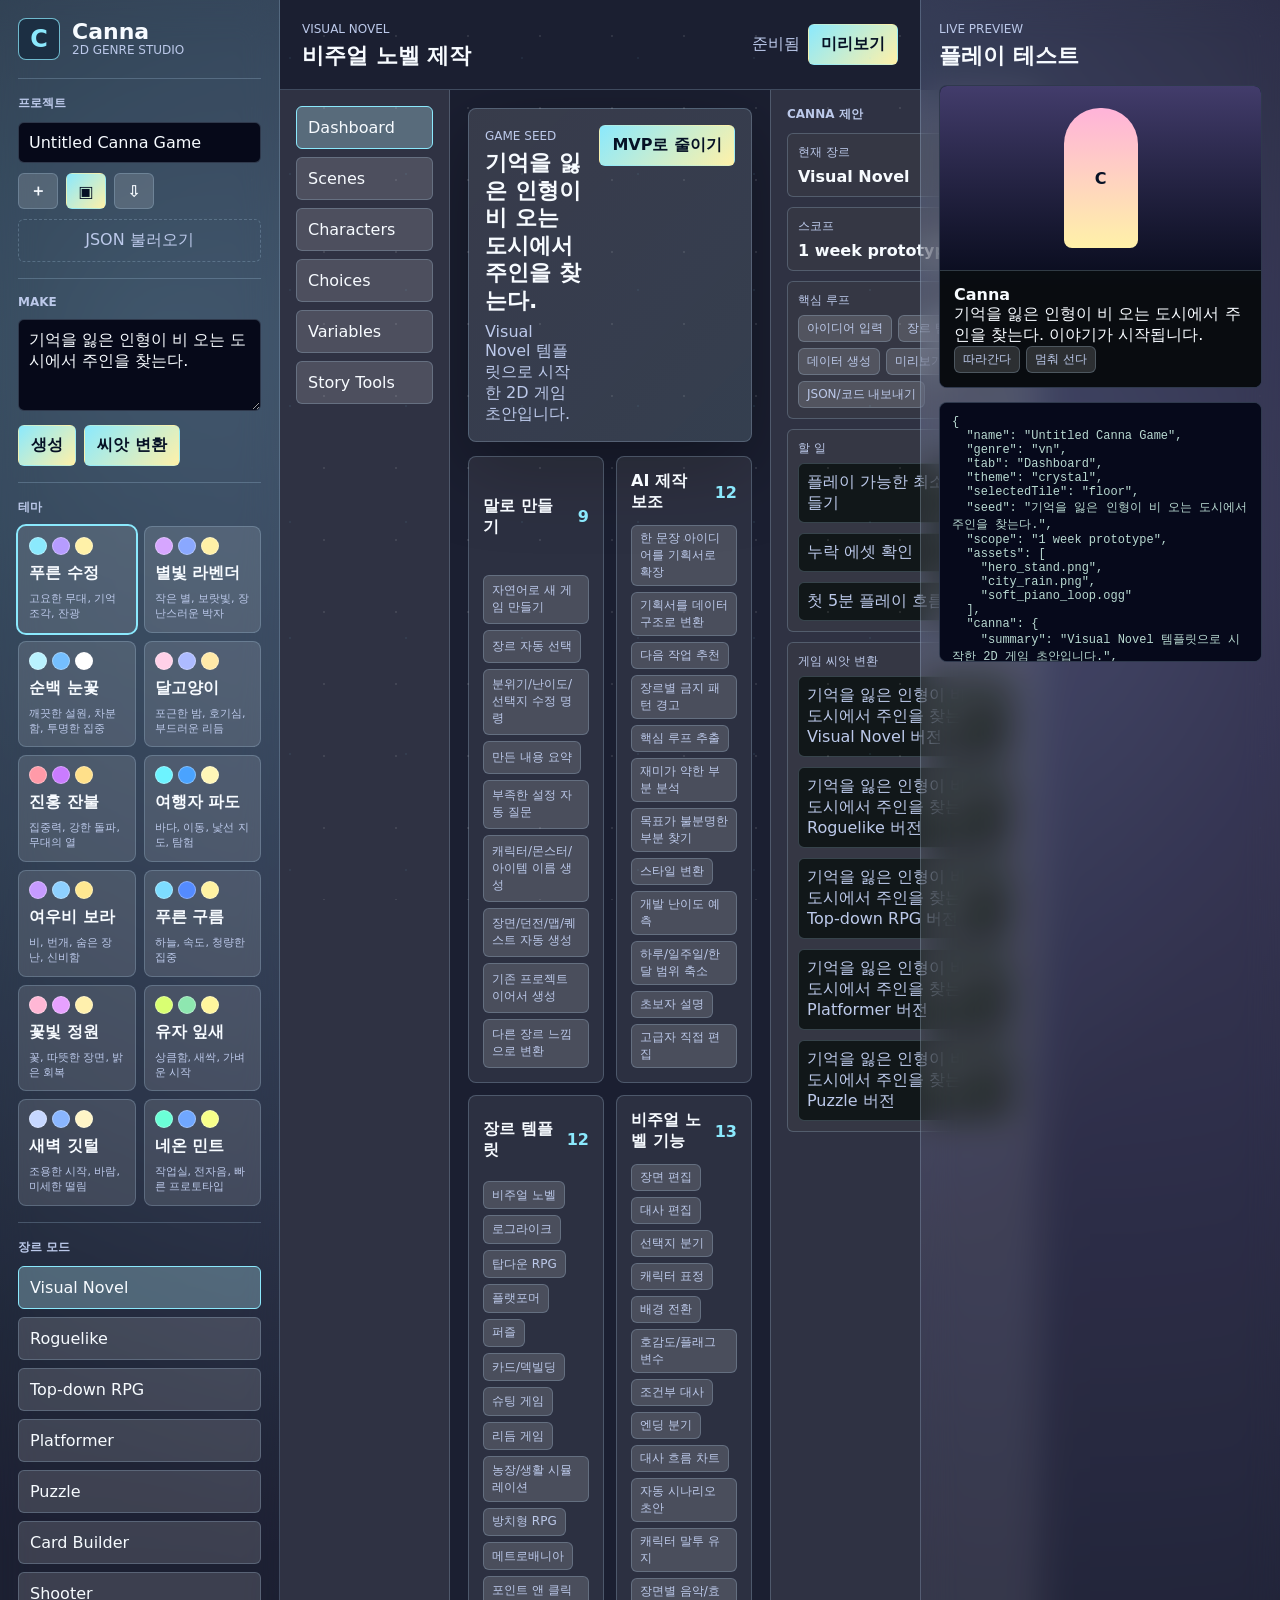
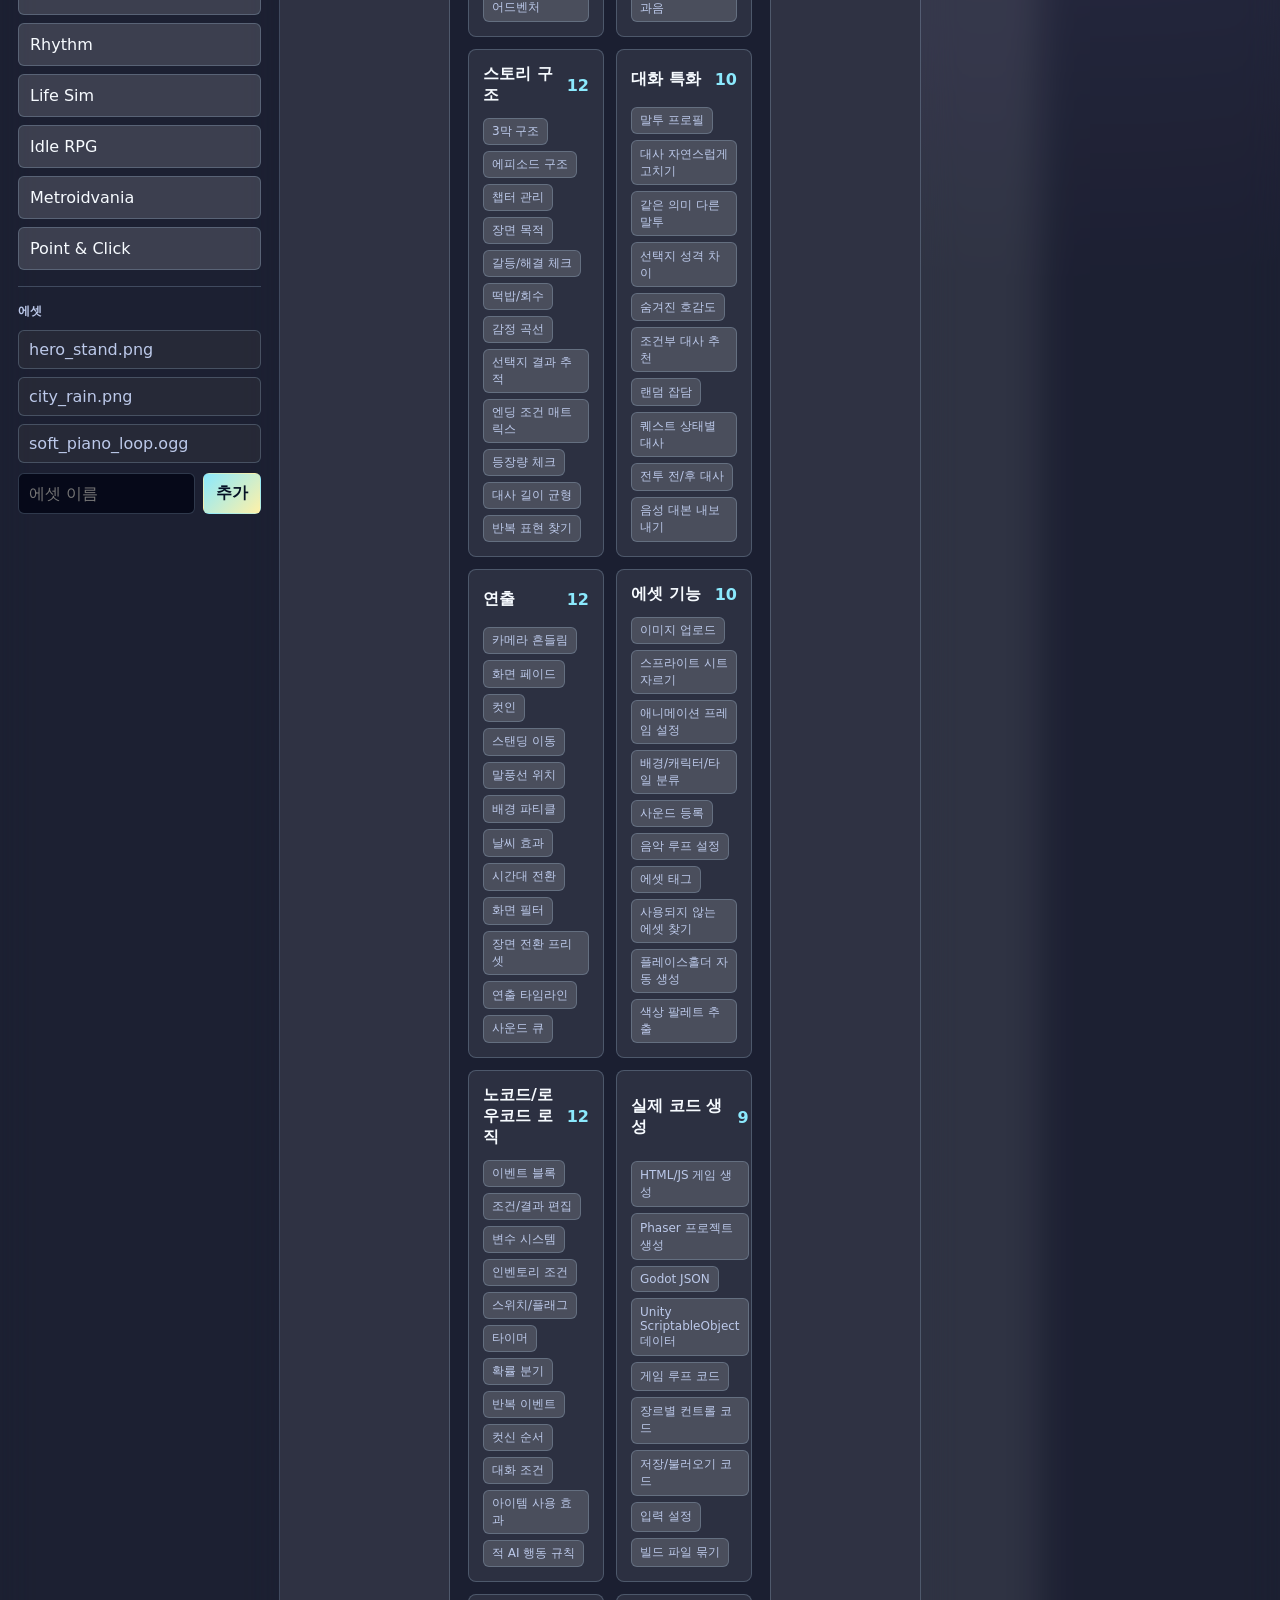
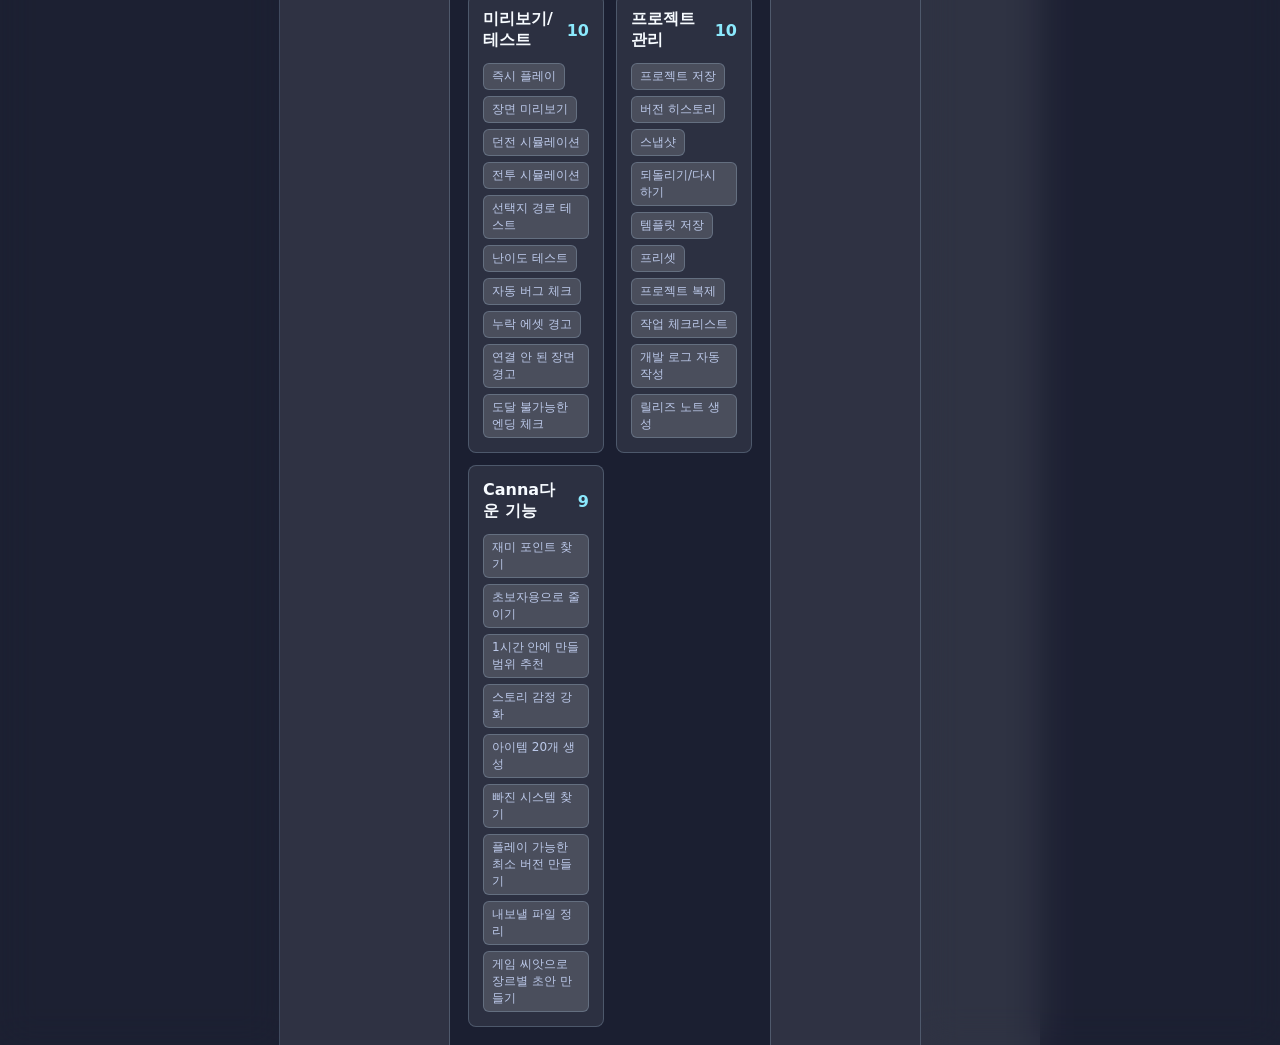
==== index.html @ dd2f3771 "Create Canna Studio prototype" ====
<!doctype html>
<html lang="ko">
  <head>
    <meta charset="utf-8" />
    <meta name="viewport" content="width=device-width, initial-scale=1" />
    <title>Canna Studio</title>
    <link rel="stylesheet" href="./styles.css" />
  </head>
  <body>
    <div class="app-shell">
      <aside class="sidebar">
        <div class="brand">
          <div class="brand-mark">C</div>
          <div>
            <h1>Canna</h1>
            <p>2D genre studio</p>
          </div>
        </div>

        <section class="panel">
          <div class="panel-title">프로젝트</div>
          <input id="projectName" class="text-input" value="Untitled Canna Game" />
          <div class="button-row">
            <button id="newProject" class="tool-button" title="새 프로젝트">＋</button>
            <button id="saveProject" class="tool-button primary" title="저장">▣</button>
            <button id="exportProject" class="tool-button" title="JSON 내보내기">⇩</button>
          </div>
          <label class="file-picker">
            JSON 불러오기
            <input id="importProject" type="file" accept="application/json,.json" />
          </label>
        </section>

        <section class="panel make-panel">
          <div class="panel-title">Make</div>
          <textarea id="makePrompt" class="make-input" placeholder="만들고 싶은 2D 게임을 말해 주세요. 예: 비 오는 도시의 미스터리 비주얼 노벨"></textarea>
          <div class="button-row">
            <button id="generateFromPrompt" class="command-button">생성</button>
            <button id="remixSeed" class="small-button">씨앗 변환</button>
          </div>
        </section>

        <section class="panel">
          <div class="panel-title">테마</div>
          <div id="themeGrid" class="theme-grid"></div>
        </section>

        <section class="panel">
          <div class="panel-title">장르 모드</div>
          <div id="genreTabs" class="genre-tabs"></div>
        </section>

        <section class="panel">
          <div class="panel-title">에셋</div>
          <div id="assetList" class="asset-list"></div>
          <div class="inline-form">
            <input id="assetName" class="text-input" placeholder="에셋 이름" />
            <button id="addAsset" class="small-button">추가</button>
          </div>
        </section>
      </aside>

      <main class="workspace">
        <header class="topbar">
          <div>
            <span id="genreLabel" class="eyebrow">Visual Novel</span>
            <h2 id="workspaceTitle">비주얼 노벨 제작</h2>
          </div>
          <div class="status-strip">
            <span id="statusText">준비됨</span>
            <button id="playPreview" class="command-button">미리보기</button>
          </div>
        </header>

        <section class="mode-layout">
          <nav id="toolTabs" class="tool-tabs"></nav>
          <section id="editorPanel" class="editor-panel"></section>
          <aside id="inspector" class="inspector"></aside>
        </section>
      </main>

      <aside class="preview">
        <div class="preview-header">
          <div>
            <span class="eyebrow">Live Preview</span>
            <h2>플레이 테스트</h2>
          </div>
        </div>
        <div id="previewStage" class="preview-stage"></div>
        <div id="jsonOutput" class="json-output" aria-label="JSON output"></div>
      </aside>
    </div>

    <script src="./script.js"></script>
  </body>
</html>
---- styles.css ----
:root {
  color-scheme: dark;
  --bg: #111416;
  --panel: #191d20;
  --panel-strong: #20282b;
  --panel-2: #20262a;
  --line: #30383d;
  --line-soft: #273036;
  --text: #edf2f1;
  --muted: #9facaa;
  --accent: #6bd6b8;
  --accent-ink: #061b17;
  --accent-2: #f1c46b;
  --accent-3: #8fb7ff;
  --danger: #f27472;
  --blue: #7db7ff;
  --green: #9be171;
  --rose: #ff98b5;
  --shadow: 0 24px 80px rgba(0, 0, 0, 0.34);
  font-family: Inter, ui-sans-serif, system-ui, -apple-system, BlinkMacSystemFont, "Segoe UI", sans-serif;
}

* {
  box-sizing: border-box;
}

body {
  margin: 0;
  min-height: 100vh;
  background:
    radial-gradient(circle at 12% 8%, color-mix(in srgb, var(--accent) 24%, transparent), transparent 30%),
    radial-gradient(circle at 84% 14%, color-mix(in srgb, var(--accent-3) 20%, transparent), transparent 34%),
    var(--bg);
  color: var(--text);
}

body::before {
  content: "";
  position: fixed;
  inset: 0;
  pointer-events: none;
  opacity: 0.12;
  background-image:
    radial-gradient(circle, rgba(255, 255, 255, 0.78) 0 1px, transparent 1.5px),
    radial-gradient(circle, color-mix(in srgb, var(--accent) 54%, transparent) 0 1px, transparent 1.5px);
  background-size: 72px 72px, 116px 116px;
}

button,
input,
select,
textarea {
  font: inherit;
}

button {
  cursor: pointer;
}

.app-shell {
  display: grid;
  grid-template-columns: 280px minmax(520px, 1fr) 360px;
  min-height: 100vh;
}

.sidebar,
.preview {
  background: var(--panel);
  border-color: var(--line);
  backdrop-filter: blur(18px);
}

.sidebar {
  border-right: 1px solid var(--line);
  padding: 18px;
  overflow: auto;
}

.preview {
  border-left: 1px solid var(--line);
  padding: 18px;
  overflow: auto;
}

.brand {
  display: flex;
  align-items: center;
  gap: 12px;
  margin-bottom: 18px;
}

.brand-mark {
  display: grid;
  place-items: center;
  width: 42px;
  height: 42px;
  border: 1px solid color-mix(in srgb, var(--accent) 75%, transparent);
  background: color-mix(in srgb, var(--accent) 16%, var(--bg));
  color: var(--accent);
  font-size: 24px;
  font-weight: 800;
  border-radius: 8px;
}

h1,
h2,
h3,
p {
  margin: 0;
}

h1 {
  font-size: 22px;
  line-height: 1;
}

.brand p,
.eyebrow,
.panel-title,
.muted,
.status-strip,
label {
  color: var(--muted);
}

.brand p,
.eyebrow,
.panel-title {
  font-size: 12px;
  text-transform: uppercase;
  letter-spacing: 0;
}

.panel {
  border-top: 1px solid var(--line-soft);
  padding: 16px 0;
}

.panel-title {
  margin-bottom: 10px;
  font-weight: 700;
}

.text-input,
.select-input,
textarea {
  width: 100%;
  min-width: 0;
  border: 1px solid var(--line);
  background: color-mix(in srgb, var(--bg) 82%, #000);
  color: var(--text);
  border-radius: 6px;
  padding: 10px;
  outline: none;
}

textarea {
  min-height: 140px;
  resize: vertical;
}

.make-input {
  min-height: 92px;
}

.button-row,
.inline-form,
.status-strip,
.preview-header {
  display: flex;
  align-items: center;
  gap: 8px;
}

.button-row {
  margin-top: 10px;
}

.tool-button,
.small-button,
.command-button,
.tab-button,
.genre-button,
.chip {
  border: 1px solid var(--line);
  background: var(--panel-strong);
  color: var(--text);
  border-radius: 6px;
}

.tool-button {
  width: 40px;
  height: 36px;
  font-weight: 800;
}

.tool-button.primary,
.command-button,
.small-button {
  background: linear-gradient(135deg, var(--accent), var(--accent-2));
  border-color: transparent;
  color: var(--accent-ink);
  font-weight: 800;
}

.small-button,
.command-button {
  padding: 9px 12px;
  white-space: nowrap;
}

.file-picker {
  display: block;
  margin-top: 10px;
  border: 1px dashed var(--line);
  border-radius: 6px;
  padding: 10px;
  text-align: center;
}

.file-picker input {
  display: none;
}

.genre-tabs,
.tool-tabs,
.asset-list {
  display: grid;
  gap: 8px;
}

.genre-button,
.tab-button {
  width: 100%;
  padding: 11px;
  text-align: left;
}

.genre-button.active,
.tab-button.active {
  border-color: var(--accent);
  background: color-mix(in srgb, var(--accent) 18%, var(--panel-strong));
}

.theme-grid {
  display: grid;
  grid-template-columns: repeat(2, minmax(0, 1fr));
  gap: 8px;
}

.theme-card {
  display: grid;
  gap: 8px;
  min-width: 0;
  border: 1px solid var(--line);
  background: color-mix(in srgb, var(--panel-strong) 82%, transparent);
  color: var(--text);
  border-radius: 8px;
  padding: 10px;
  text-align: left;
}

.theme-card.active {
  outline: 2px solid var(--accent);
  border-color: transparent;
}

.theme-swatch {
  display: flex;
  gap: 5px;
}

.theme-swatch span {
  width: 18px;
  height: 18px;
  border: 1px solid rgba(255, 255, 255, 0.32);
  border-radius: 999px;
}

.theme-name {
  overflow-wrap: anywhere;
  font-weight: 800;
}

.theme-mood {
  color: var(--muted);
  font-size: 11px;
  line-height: 1.35;
}

.asset-list {
  max-height: 150px;
  overflow: auto;
}

.asset-item,
.list-row,
.property-row {
  border: 1px solid var(--line);
  background: color-mix(in srgb, var(--panel) 82%, #000);
  border-radius: 6px;
}

.asset-item {
  padding: 9px 10px;
  color: var(--muted);
}

.inline-form {
  margin-top: 10px;
}

.workspace {
  min-width: 0;
  background: color-mix(in srgb, var(--bg) 92%, #fff);
}

.topbar {
  display: flex;
  justify-content: space-between;
  gap: 16px;
  align-items: center;
  min-height: 86px;
  padding: 18px 22px;
  border-bottom: 1px solid var(--line);
}

.topbar h2,
.preview-header h2 {
  margin-top: 4px;
  font-size: 22px;
}

.mode-layout {
  display: grid;
  grid-template-columns: 170px minmax(320px, 1fr) 270px;
  min-height: calc(100vh - 86px);
}

.tool-tabs,
.inspector {
  padding: 16px;
  background: var(--panel);
}

.tool-tabs {
  border-right: 1px solid var(--line);
  align-content: start;
}

.inspector {
  border-left: 1px solid var(--line);
  overflow: auto;
}

.editor-panel {
  padding: 18px;
  overflow: auto;
}

.editor-grid {
  display: grid;
  grid-template-columns: repeat(2, minmax(0, 1fr));
  gap: 12px;
}

.hero-workbench {
  display: flex;
  justify-content: space-between;
  gap: 18px;
  align-items: start;
  padding: 16px;
  margin-bottom: 14px;
  border: 1px solid var(--line);
  background: linear-gradient(135deg, color-mix(in srgb, var(--panel-strong) 88%, transparent), color-mix(in srgb, var(--accent) 7%, var(--panel)));
  border-radius: 8px;
  box-shadow: var(--shadow);
}

.hero-workbench h3 {
  margin: 5px 0 8px;
  font-size: 22px;
  line-height: 1.25;
}

.hero-workbench p {
  color: var(--muted);
}

.feature-grid {
  display: grid;
  grid-template-columns: repeat(2, minmax(0, 1fr));
  gap: 12px;
}

.feature-card {
  display: grid;
  gap: 12px;
  padding: 14px;
  border: 1px solid var(--line);
  background: color-mix(in srgb, var(--panel) 92%, transparent);
  border-radius: 8px;
}

.feature-card header {
  display: flex;
  justify-content: space-between;
  gap: 10px;
  align-items: center;
}

.feature-card header span {
  color: var(--accent);
  font-weight: 800;
}

.wide {
  grid-column: 1 / -1;
}

.section-title {
  display: flex;
  justify-content: space-between;
  align-items: center;
  gap: 10px;
  margin-bottom: 12px;
}

.section-title h3 {
  font-size: 18px;
}

.list-stack {
  display: grid;
  gap: 10px;
}

.list-row {
  display: grid;
  gap: 8px;
  padding: 12px;
}

.list-row header {
  display: flex;
  justify-content: space-between;
  gap: 10px;
  align-items: center;
}

.chip-row {
  display: flex;
  flex-wrap: wrap;
  gap: 6px;
}

.chip {
  padding: 4px 8px;
  color: var(--muted);
  font-size: 12px;
}

button.chip {
  text-align: left;
}

.feature-chip:hover {
  border-color: var(--accent);
  color: var(--text);
}

.property-row {
  display: grid;
  gap: 6px;
  padding: 10px;
  margin-bottom: 10px;
}

.mini-row {
  width: 100%;
  border: 1px solid var(--line);
  background: #111719;
  color: var(--muted);
  border-radius: 6px;
  padding: 8px;
  text-align: left;
}

button.mini-row:hover {
  color: var(--text);
  border-color: var(--accent);
}

.property-row label {
  font-size: 12px;
}

.map-editor {
  display: grid;
  grid-template-columns: minmax(260px, 1fr) 170px;
  gap: 14px;
  align-items: start;
}

.tile-map {
  display: grid;
  grid-template-columns: repeat(12, 1fr);
  border: 1px solid var(--line);
  background: color-mix(in srgb, var(--bg) 84%, #000);
  aspect-ratio: 1 / 1;
  width: 100%;
  max-width: 620px;
}

.tile {
  min-width: 0;
  border: 1px solid #263036;
  background: color-mix(in srgb, var(--panel-2) 86%, #000);
}

.palette {
  display: grid;
  grid-template-columns: repeat(3, 1fr);
  gap: 8px;
}

.swatch {
  width: 100%;
  aspect-ratio: 1 / 1;
  border: 2px solid transparent;
  border-radius: 6px;
}

.swatch.active {
  border-color: var(--text);
}

.preview-header {
  justify-content: space-between;
  margin-bottom: 14px;
}

.preview-stage {
  min-height: 300px;
  border: 1px solid var(--line);
  background: color-mix(in srgb, var(--bg) 86%, #000);
  border-radius: 8px;
  overflow: hidden;
}

.vn-stage {
  display: grid;
  grid-template-rows: 1fr auto;
  min-height: 300px;
  background: linear-gradient(color-mix(in srgb, var(--accent-3) 34%, var(--bg)), color-mix(in srgb, var(--bg) 78%, #000) 70%);
}

.vn-cast {
  display: flex;
  justify-content: center;
  align-items: end;
  gap: 12px;
  padding: 22px;
}

.standee {
  display: grid;
  place-items: center;
  width: 74px;
  height: 140px;
  border-radius: 36px 36px 8px 8px;
  background: linear-gradient(180deg, var(--rose), var(--accent-2));
  color: var(--accent-ink);
  font-weight: 800;
}

.dialogue-box {
  padding: 14px;
  background: rgba(10, 13, 15, 0.88);
  border-top: 1px solid var(--line);
}

.rogue-stage {
  display: grid;
  grid-template-columns: repeat(8, 1fr);
  gap: 3px;
  padding: 14px;
}

.rogue-cell {
  aspect-ratio: 1 / 1;
  display: grid;
  place-items: center;
  background: #222a2d;
  border-radius: 4px;
  color: var(--accent-2);
}

.json-output {
  margin-top: 14px;
  padding: 12px;
  min-height: 160px;
  max-height: 260px;
  overflow: auto;
  white-space: pre-wrap;
  color: #b8d9d1;
  background: color-mix(in srgb, var(--bg) 86%, #000);
  border: 1px solid var(--line);
  border-radius: 8px;
  font-family: "Cascadia Code", Consolas, monospace;
  font-size: 12px;
}

.preview-board {
  display: grid;
  align-content: center;
  gap: 12px;
  min-height: 300px;
  padding: 22px;
}

.preview-board h3 {
  font-size: 24px;
}

.preview-board p {
  color: var(--muted);
}

.empty-note {
  display: grid;
  place-items: center;
  min-height: 220px;
  color: var(--muted);
  text-align: center;
}

@media (max-width: 1180px) {
  .app-shell {
    grid-template-columns: 240px minmax(480px, 1fr);
  }

  .preview {
    grid-column: 1 / -1;
    border-left: 0;
    border-top: 1px solid var(--line);
  }
}

@media (max-width: 820px) {
  .app-shell,
  .mode-layout,
  .map-editor,
  .editor-grid,
  .feature-grid {
    grid-template-columns: 1fr;
  }

  .hero-workbench {
    flex-direction: column;
  }

  .sidebar,
  .tool-tabs,
  .inspector,
  .preview {
    border: 0;
    border-bottom: 1px solid var(--line);
  }

  .topbar {
    align-items: stretch;
    flex-direction: column;
  }
}
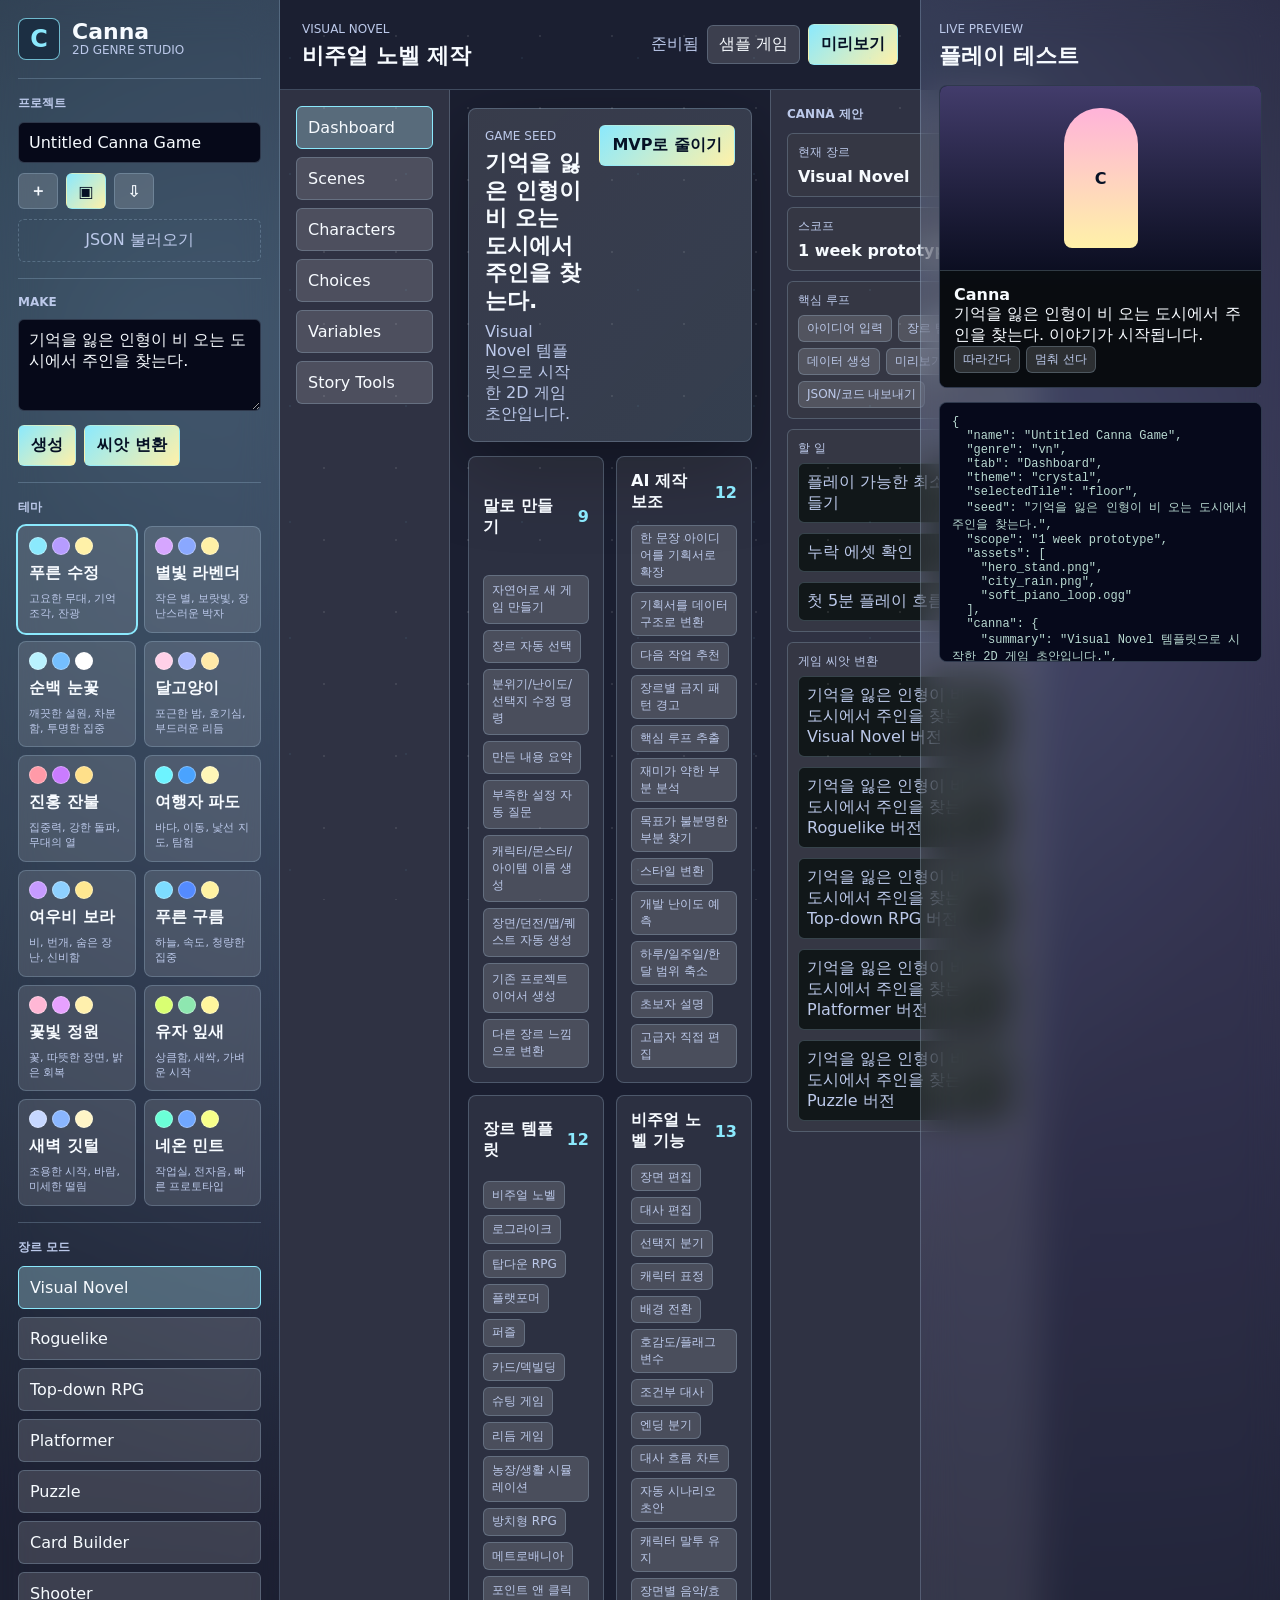
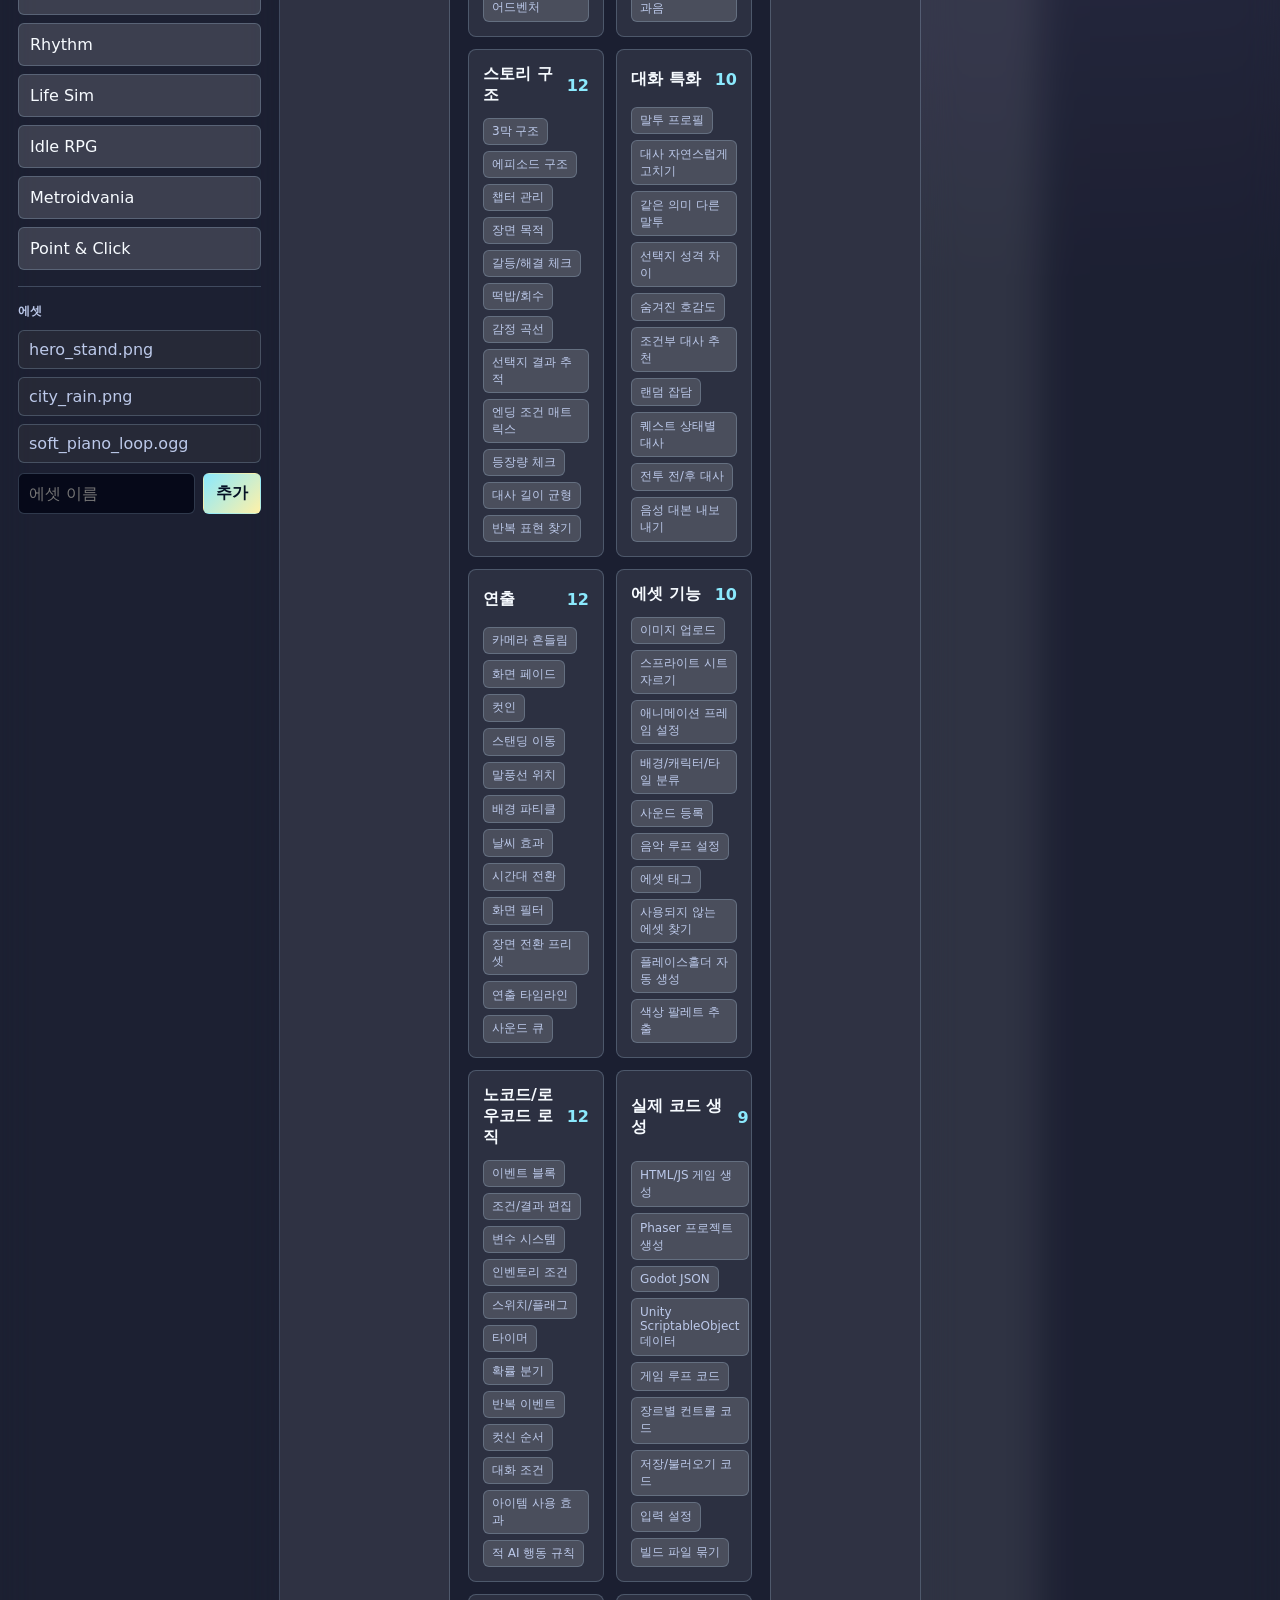
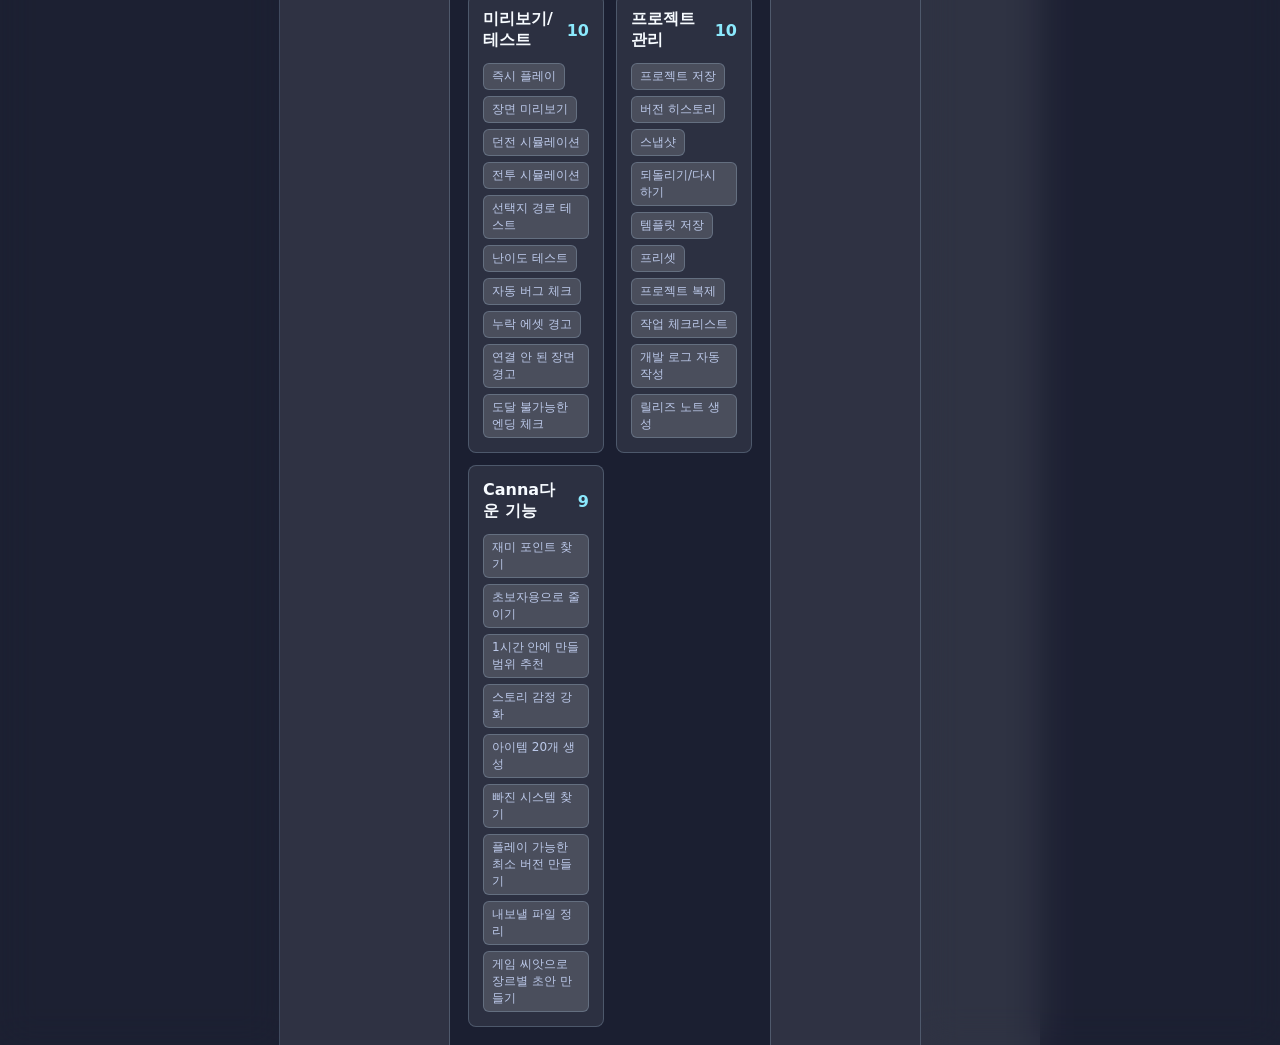
==== commit 82f27a1a: "Prepare Canna Studio for publishing" ====
--- a/index.html
+++ b/index.html
@@ -68,6 +68,7 @@
           </div>
           <div class="status-strip">
             <span id="statusText">준비됨</span>
+            <a class="command-link" href="./examples/rainy-doll-vn.html">샘플 게임</a>
             <button id="playPreview" class="command-button">미리보기</button>
           </div>
         </header>
--- a/styles.css
+++ b/styles.css
@@ -209,6 +209,19 @@
   white-space: nowrap;
 }
 
+.command-link {
+  display: inline-flex;
+  align-items: center;
+  min-height: 38px;
+  border: 1px solid var(--line);
+  border-radius: 6px;
+  padding: 8px 11px;
+  background: var(--panel-strong);
+  color: var(--text);
+  text-decoration: none;
+  white-space: nowrap;
+}
+
 .file-picker {
   display: block;
   margin-top: 10px;
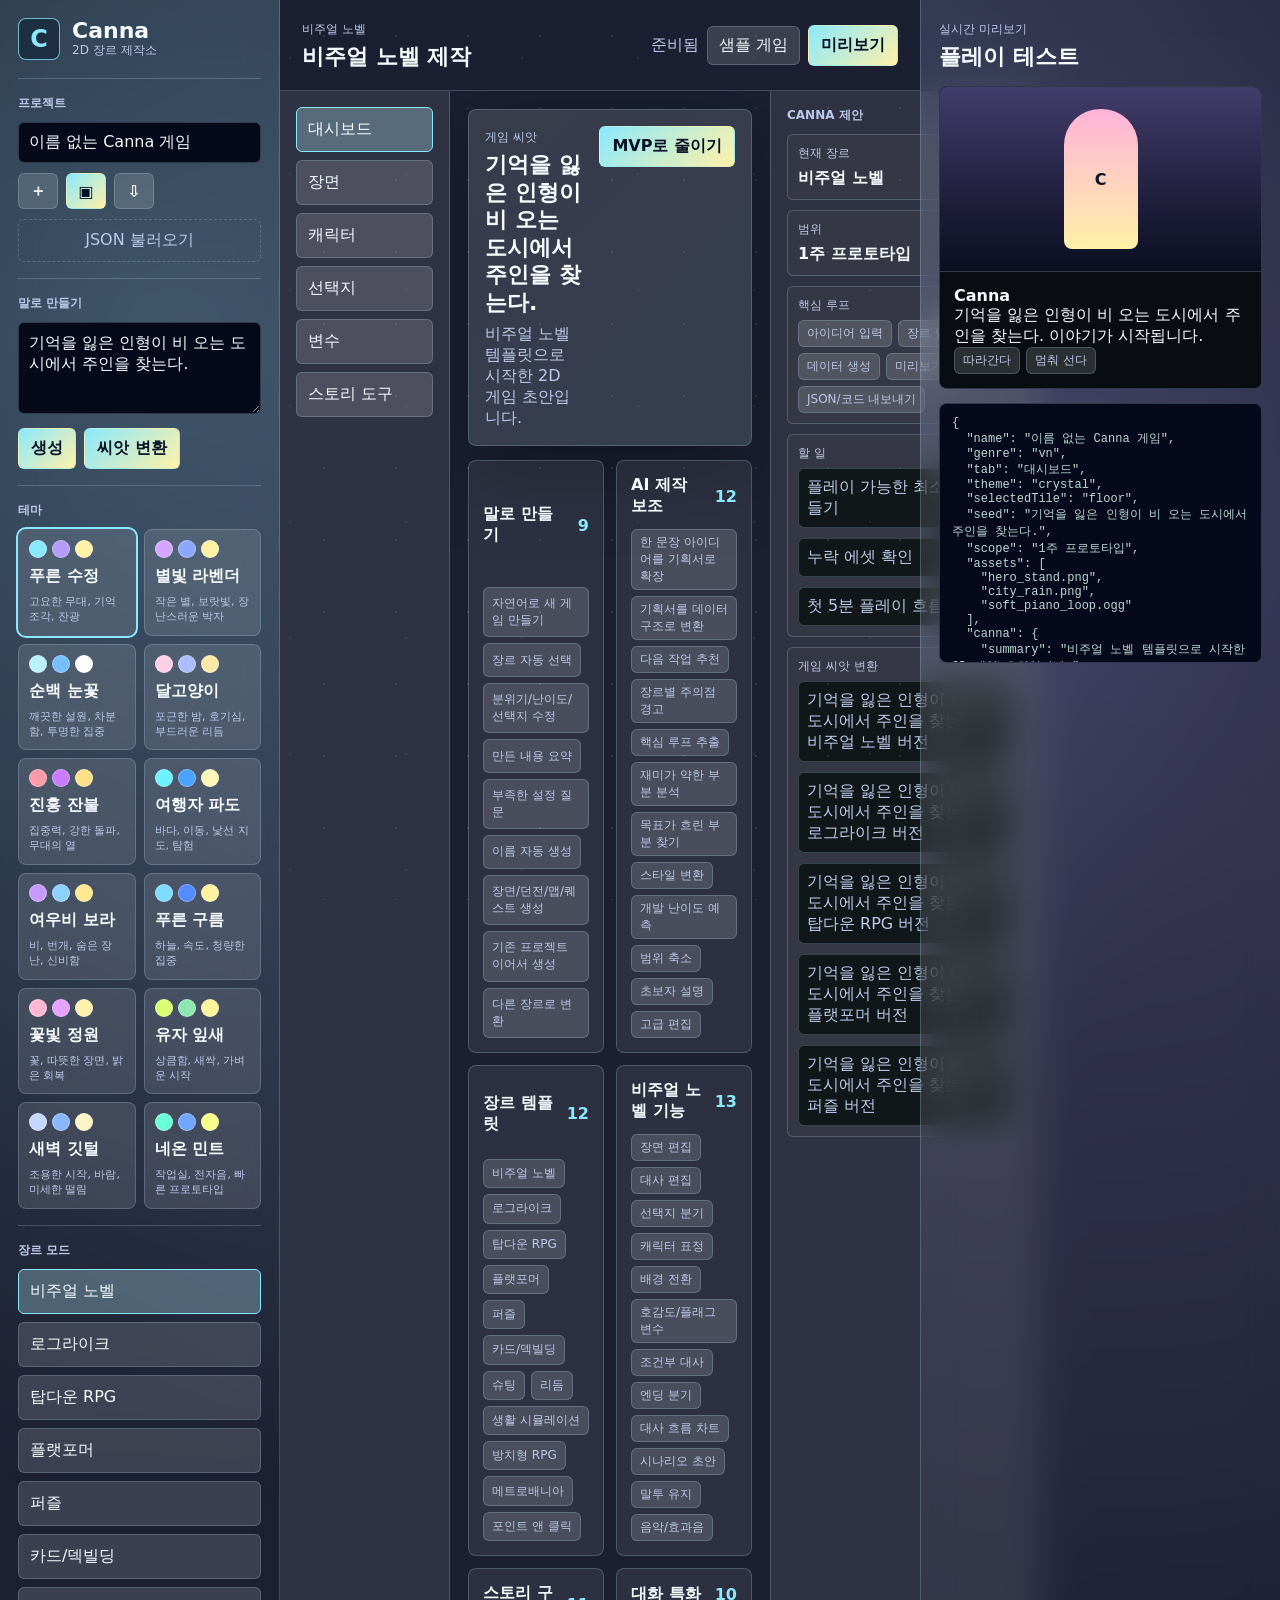
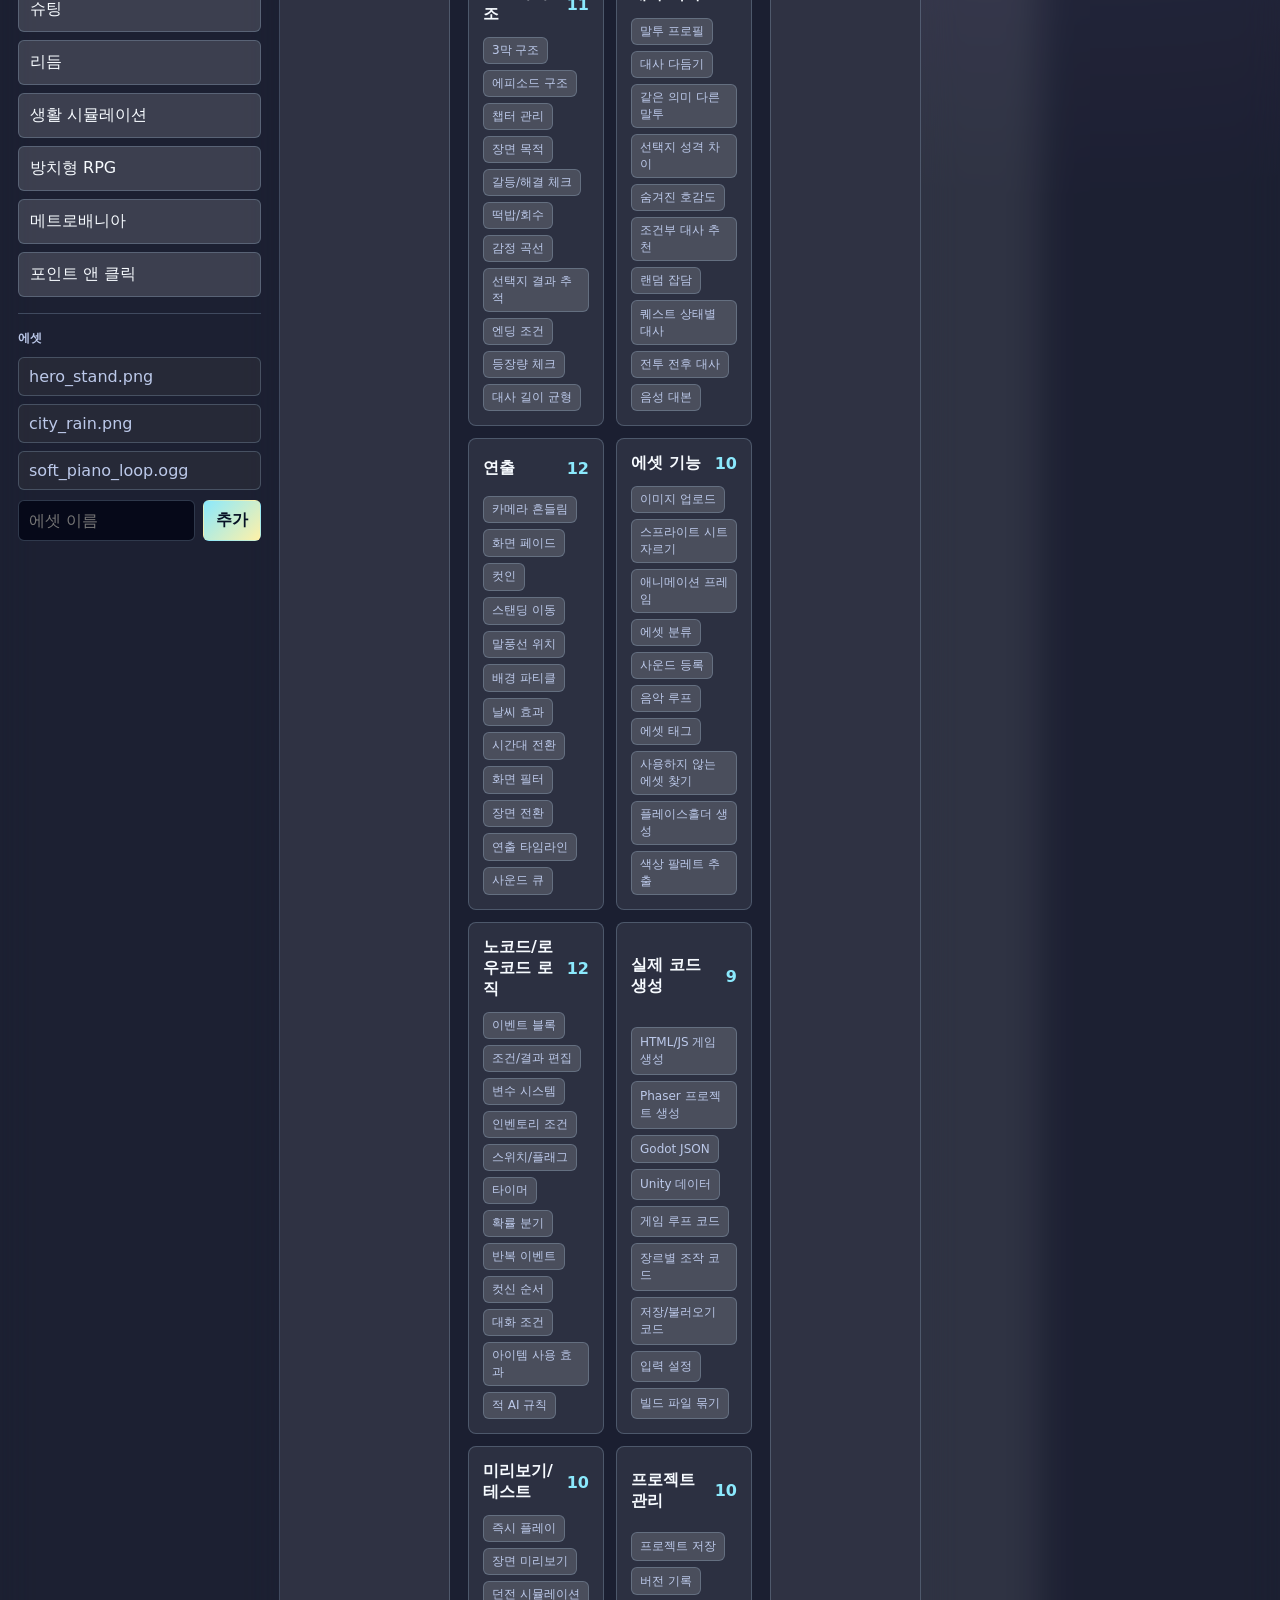
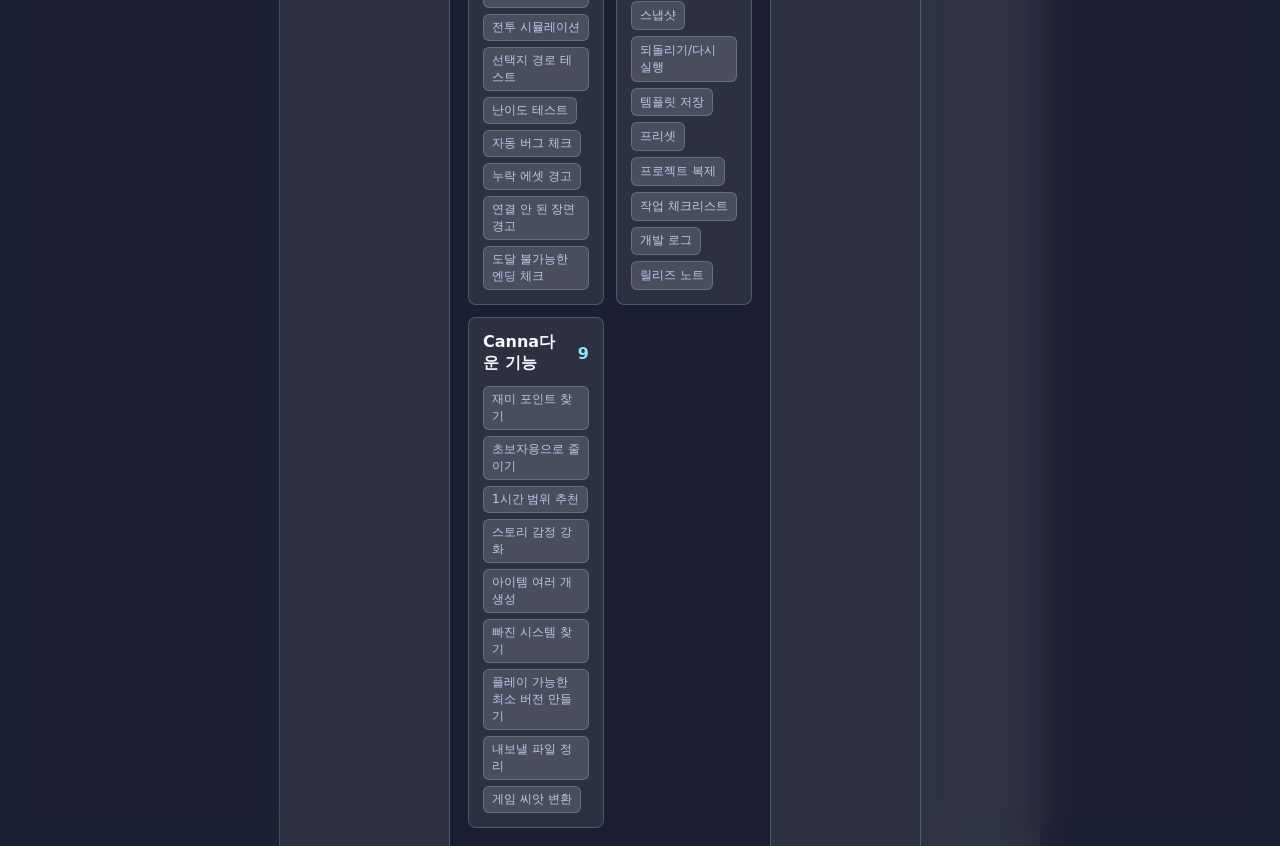
==== commit b6e2976c: "Localize Canna Studio Korean text" ====
--- a/index.html
+++ b/index.html
@@ -13,13 +13,13 @@
           <div class="brand-mark">C</div>
           <div>
             <h1>Canna</h1>
-            <p>2D genre studio</p>
+            <p>2D 장르 제작소</p>
           </div>
         </div>
 
         <section class="panel">
           <div class="panel-title">프로젝트</div>
-          <input id="projectName" class="text-input" value="Untitled Canna Game" />
+          <input id="projectName" class="text-input" value="이름 없는 Canna 게임" />
           <div class="button-row">
             <button id="newProject" class="tool-button" title="새 프로젝트">＋</button>
             <button id="saveProject" class="tool-button primary" title="저장">▣</button>
@@ -32,7 +32,7 @@
         </section>
 
         <section class="panel make-panel">
-          <div class="panel-title">Make</div>
+          <div class="panel-title">말로 만들기</div>
           <textarea id="makePrompt" class="make-input" placeholder="만들고 싶은 2D 게임을 말해 주세요. 예: 비 오는 도시의 미스터리 비주얼 노벨"></textarea>
           <div class="button-row">
             <button id="generateFromPrompt" class="command-button">생성</button>
@@ -63,7 +63,7 @@
       <main class="workspace">
         <header class="topbar">
           <div>
-            <span id="genreLabel" class="eyebrow">Visual Novel</span>
+            <span id="genreLabel" class="eyebrow">비주얼 노벨</span>
             <h2 id="workspaceTitle">비주얼 노벨 제작</h2>
           </div>
           <div class="status-strip">
@@ -83,7 +83,7 @@
       <aside class="preview">
         <div class="preview-header">
           <div>
-            <span class="eyebrow">Live Preview</span>
+            <span class="eyebrow">실시간 미리보기</span>
             <h2>플레이 테스트</h2>
           </div>
         </div>
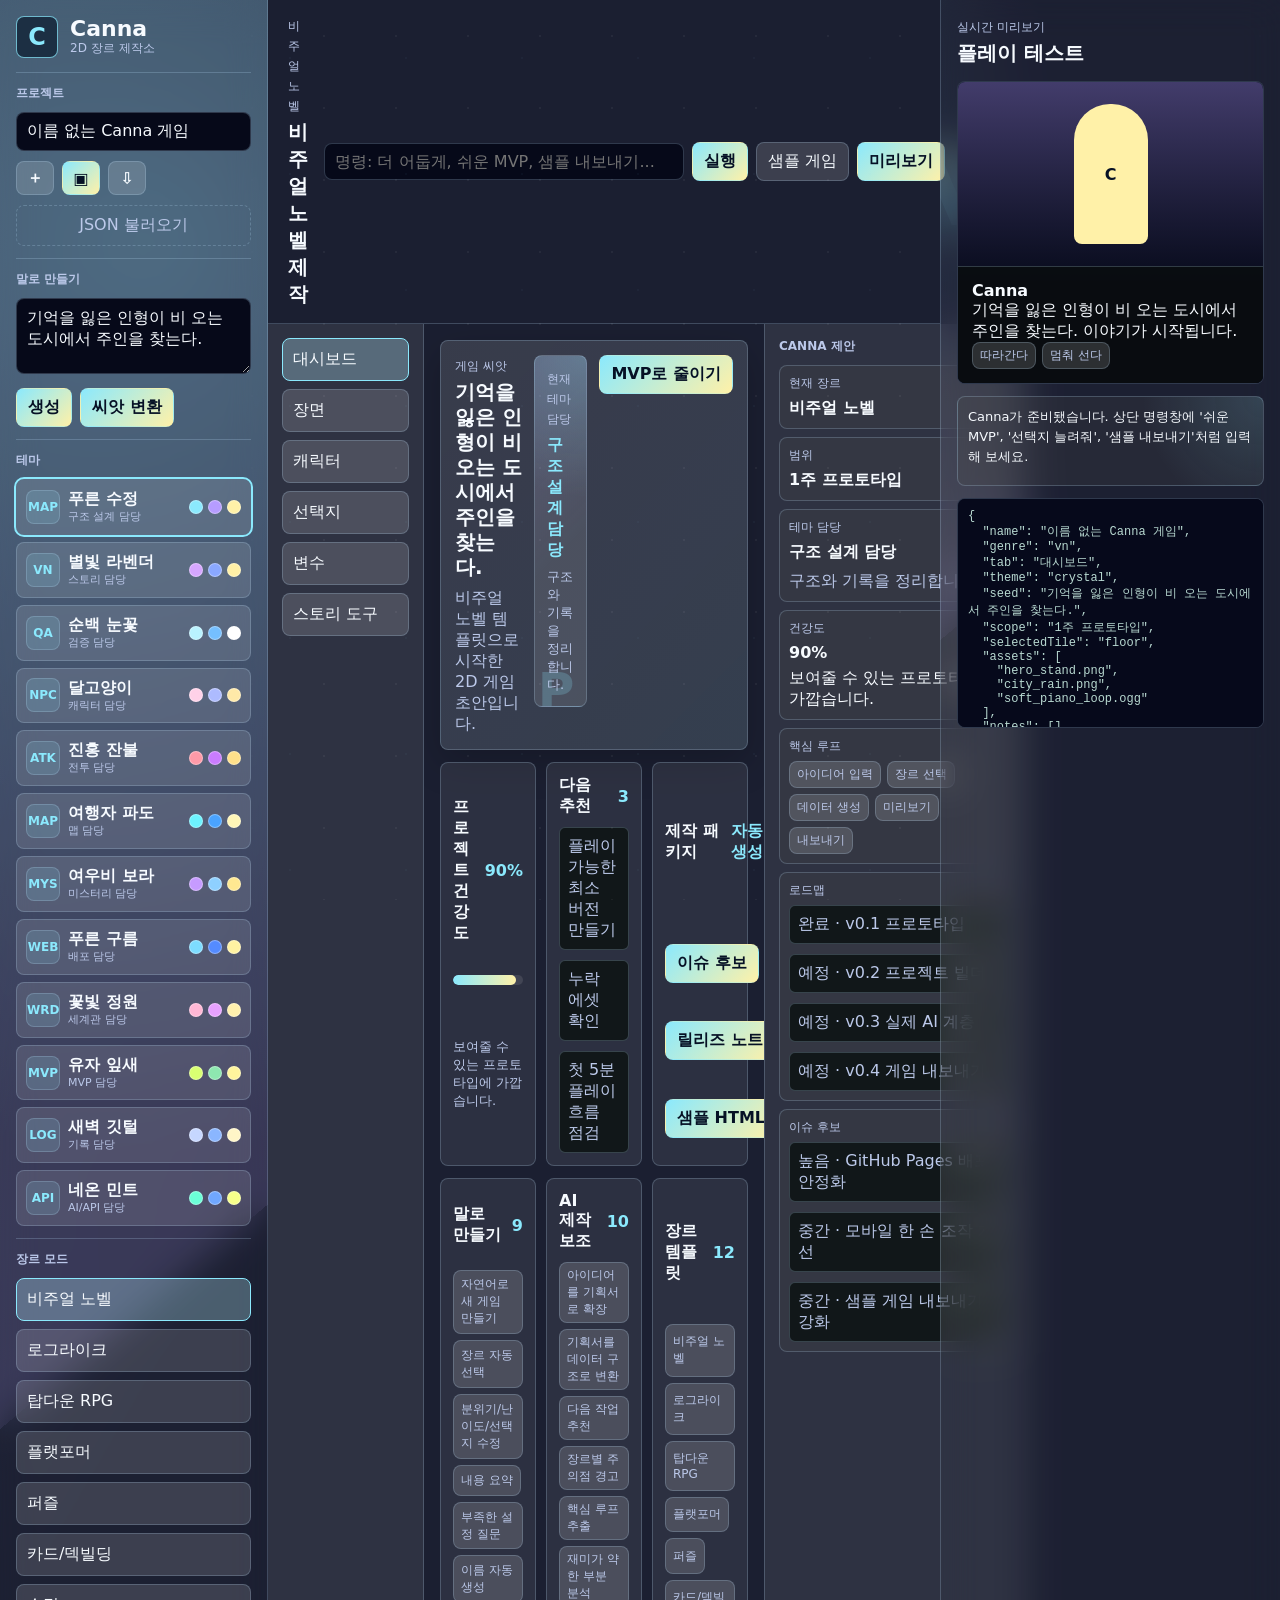
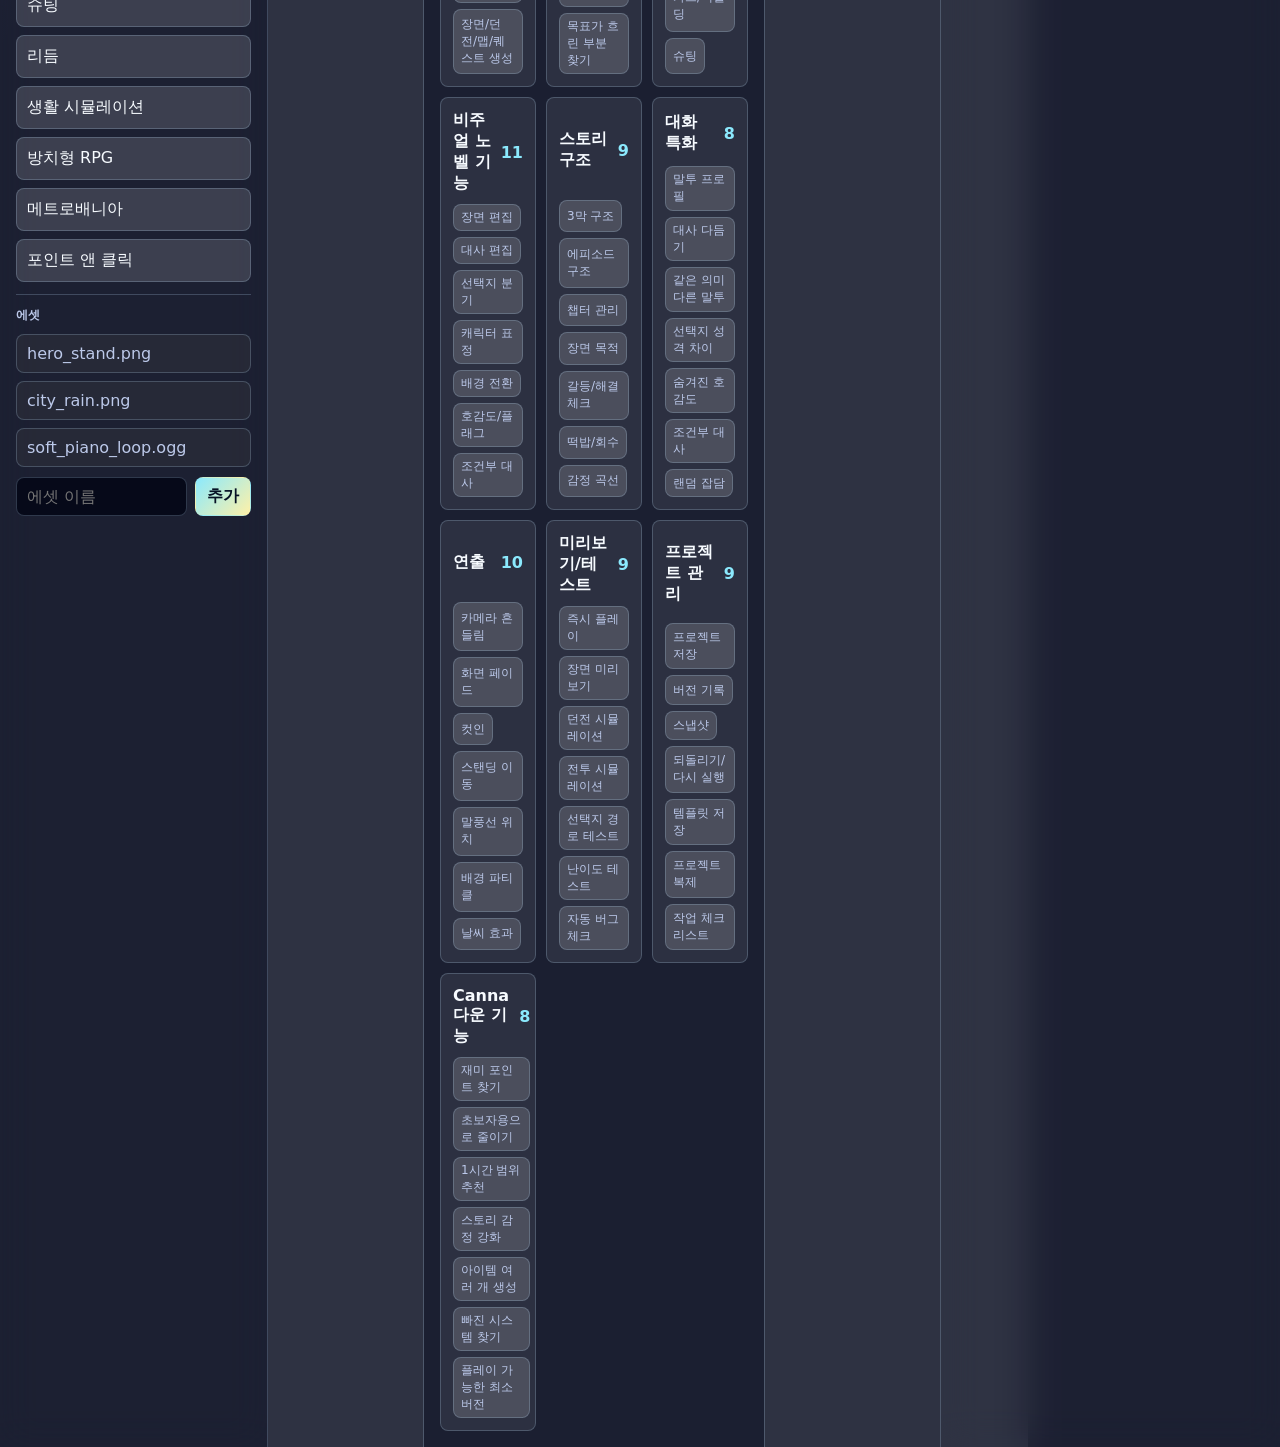
==== commit 94fb3280: "Expand Canna Studio production tools" ====
--- a/index.html
+++ b/index.html
@@ -33,7 +33,7 @@
 
         <section class="panel make-panel">
           <div class="panel-title">말로 만들기</div>
-          <textarea id="makePrompt" class="make-input" placeholder="만들고 싶은 2D 게임을 말해 주세요. 예: 비 오는 도시의 미스터리 비주얼 노벨"></textarea>
+          <textarea id="makePrompt" class="make-input" placeholder="예: 비 오는 도시에서 기억을 잃은 인형이 주인을 찾는 비주얼 노벨"></textarea>
           <div class="button-row">
             <button id="generateFromPrompt" class="command-button">생성</button>
             <button id="remixSeed" class="small-button">씨앗 변환</button>
@@ -67,7 +67,8 @@
             <h2 id="workspaceTitle">비주얼 노벨 제작</h2>
           </div>
           <div class="status-strip">
-            <span id="statusText">준비됨</span>
+            <input id="commandInput" class="command-input" placeholder="명령: 더 어둡게, 쉬운 MVP, 샘플 내보내기..." />
+            <button id="runCommand" class="command-button">실행</button>
             <a class="command-link" href="./examples/rainy-doll-vn.html">샘플 게임</a>
             <button id="playPreview" class="command-button">미리보기</button>
           </div>
@@ -88,6 +89,7 @@
           </div>
         </div>
         <div id="previewStage" class="preview-stage"></div>
+        <div id="assistantOutput" class="assistant-output"></div>
         <div id="jsonOutput" class="json-output" aria-label="JSON output"></div>
       </aside>
     </div>
--- a/styles.css
+++ b/styles.css
@@ -17,6 +17,7 @@
   --green: #9be171;
   --rose: #ff98b5;
   --shadow: 0 24px 80px rgba(0, 0, 0, 0.34);
+  --radius: 8px;
   font-family: Inter, ui-sans-serif, system-ui, -apple-system, BlinkMacSystemFont, "Segoe UI", sans-serif;
 }
 
@@ -39,11 +40,124 @@
   position: fixed;
   inset: 0;
   pointer-events: none;
-  opacity: 0.12;
+  opacity: 0.065;
   background-image:
     radial-gradient(circle, rgba(255, 255, 255, 0.78) 0 1px, transparent 1.5px),
     radial-gradient(circle, color-mix(in srgb, var(--accent) 54%, transparent) 0 1px, transparent 1.5px);
   background-size: 72px 72px, 116px 116px;
+}
+
+body::after {
+  content: attr(data-theme-symbol);
+  position: fixed;
+  right: clamp(18px, 5vw, 72px);
+  top: clamp(90px, 15vh, 170px);
+  z-index: -1;
+  pointer-events: none;
+  color: color-mix(in srgb, var(--accent) 10%, transparent);
+  font-size: clamp(56px, 10vw, 140px);
+  font-weight: 900;
+  line-height: 1;
+  letter-spacing: 0;
+  text-shadow: 0 0 48px color-mix(in srgb, var(--accent) 24%, transparent);
+}
+
+body[data-theme-style="crystal-stage"] {
+  background:
+    linear-gradient(120deg, color-mix(in srgb, var(--accent) 9%, transparent), transparent 32%),
+    radial-gradient(circle at 12% 8%, color-mix(in srgb, var(--accent) 28%, transparent), transparent 30%),
+    conic-gradient(from 230deg at 82% 18%, color-mix(in srgb, var(--accent-3) 18%, transparent), transparent 36%),
+    var(--bg);
+}
+
+body[data-theme-style="lavender-script"] {
+  background:
+    radial-gradient(circle at 18% 18%, rgba(214, 166, 255, .28), transparent 28%),
+    linear-gradient(135deg, rgba(255, 240, 166, .08), transparent 34%),
+    repeating-linear-gradient(160deg, transparent 0 28px, rgba(255, 255, 255, .035) 29px 30px),
+    var(--bg);
+}
+
+body[data-theme-style="snow-test"] {
+  background:
+    linear-gradient(rgba(255, 255, 255, .045) 1px, transparent 1px),
+    linear-gradient(90deg, rgba(255, 255, 255, .045) 1px, transparent 1px),
+    radial-gradient(circle at 70% 14%, rgba(185, 242, 255, .24), transparent 28%),
+    var(--bg);
+  background-size: 46px 46px, 46px 46px, auto, auto;
+}
+
+body[data-theme-style="moon-dialogue"] {
+  background:
+    radial-gradient(ellipse at 76% 18%, rgba(255, 209, 232, .25), transparent 30%),
+    radial-gradient(circle at 22% 22%, rgba(173, 187, 255, .18), transparent 24%),
+    linear-gradient(145deg, rgba(255, 233, 168, .09), transparent 38%),
+    var(--bg);
+}
+
+body[data-theme-style="ember-combat"] {
+  background:
+    radial-gradient(circle at 72% 24%, rgba(255, 111, 145, .30), transparent 26%),
+    repeating-linear-gradient(90deg, rgba(255, 154, 168, .055) 0 2px, transparent 2px 34px),
+    linear-gradient(135deg, rgba(255, 224, 138, .09), transparent 34%),
+    var(--bg);
+}
+
+body[data-theme-style="traveler-map"] {
+  background:
+    radial-gradient(circle at 20% 20%, rgba(109, 243, 255, .24), transparent 26%),
+    radial-gradient(circle at 80% 28%, rgba(153, 255, 217, .18), transparent 30%),
+    linear-gradient(45deg, transparent 0 48%, rgba(255, 255, 255, .04) 49% 51%, transparent 52%),
+    var(--bg);
+}
+
+body[data-theme-style="fox-mystery"] {
+  background:
+    radial-gradient(circle at 80% 12%, rgba(198, 155, 255, .28), transparent 24%),
+    linear-gradient(90deg, rgba(255, 232, 145, .08), transparent 36%),
+    repeating-linear-gradient(135deg, transparent 0 18px, rgba(255, 255, 255, .035) 19px 20px),
+    var(--bg);
+}
+
+body[data-theme-style="cloud-export"] {
+  background:
+    radial-gradient(ellipse at 20% 14%, rgba(125, 220, 255, .25), transparent 28%),
+    radial-gradient(ellipse at 80% 28%, rgba(183, 217, 255, .24), transparent 32%),
+    linear-gradient(180deg, rgba(255, 255, 255, .045), transparent 45%),
+    var(--bg);
+}
+
+body[data-theme-style="flower-world"] {
+  background:
+    radial-gradient(circle at 15% 20%, rgba(255, 183, 213, .22), transparent 20%),
+    radial-gradient(circle at 85% 18%, rgba(231, 161, 255, .18), transparent 23%),
+    radial-gradient(circle at 70% 70%, rgba(255, 240, 173, .12), transparent 28%),
+    var(--bg);
+}
+
+body[data-theme-style="yuzu-mvp"] {
+  background:
+    radial-gradient(circle at 75% 18%, rgba(217, 255, 114, .30), transparent 24%),
+    radial-gradient(circle at 18% 26%, rgba(142, 231, 176, .18), transparent 24%),
+    linear-gradient(135deg, rgba(255, 245, 157, .08), transparent 36%),
+    var(--bg);
+}
+
+body[data-theme-style="feather-archive"] {
+  background:
+    linear-gradient(rgba(198, 215, 255, .04) 1px, transparent 1px),
+    radial-gradient(circle at 12% 9%, rgba(139, 233, 253, .18), transparent 28%),
+    radial-gradient(circle at 84% 18%, rgba(182, 156, 255, .16), transparent 34%),
+    var(--bg);
+  background-size: 100% 42px, auto, auto, auto;
+}
+
+body[data-theme-style="mint-code"] {
+  background:
+    repeating-linear-gradient(90deg, rgba(107, 255, 215, .055) 0 1px, transparent 1px 38px),
+    repeating-linear-gradient(0deg, rgba(247, 255, 138, .035) 0 1px, transparent 1px 38px),
+    radial-gradient(circle at 82% 16%, rgba(107, 255, 215, .25), transparent 26%),
+    var(--bg);
 }
 
 button,
@@ -59,7 +173,7 @@
 
 .app-shell {
   display: grid;
-  grid-template-columns: 280px minmax(520px, 1fr) 360px;
+  grid-template-columns: 268px minmax(560px, 1fr) 340px;
   min-height: 100vh;
 }
 
@@ -72,13 +186,13 @@
 
 .sidebar {
   border-right: 1px solid var(--line);
-  padding: 18px;
+  padding: 16px;
   overflow: auto;
 }
 
 .preview {
   border-left: 1px solid var(--line);
-  padding: 18px;
+  padding: 16px;
   overflow: auto;
 }
 
@@ -86,7 +200,7 @@
   display: flex;
   align-items: center;
   gap: 12px;
-  margin-bottom: 18px;
+  margin-bottom: 14px;
 }
 
 .brand-mark {
@@ -99,7 +213,7 @@
   color: var(--accent);
   font-size: 24px;
   font-weight: 800;
-  border-radius: 8px;
+  border-radius: var(--radius);
 }
 
 h1,
@@ -133,7 +247,7 @@
 
 .panel {
   border-top: 1px solid var(--line-soft);
-  padding: 16px 0;
+  padding: 12px 0;
 }
 
 .panel-title {
@@ -149,18 +263,18 @@
   border: 1px solid var(--line);
   background: color-mix(in srgb, var(--bg) 82%, #000);
   color: var(--text);
-  border-radius: 6px;
-  padding: 10px;
+  border-radius: var(--radius);
+  padding: 9px 10px;
   outline: none;
 }
 
 textarea {
-  min-height: 140px;
+  min-height: 112px;
   resize: vertical;
 }
 
 .make-input {
-  min-height: 92px;
+  min-height: 76px;
 }
 
 .button-row,
@@ -174,6 +288,17 @@
 
 .button-row {
   margin-top: 10px;
+}
+
+.command-input {
+  width: min(360px, 32vw);
+  min-width: 180px;
+  border: 1px solid var(--line);
+  background: color-mix(in srgb, var(--bg) 82%, #000);
+  color: var(--text);
+  border-radius: var(--radius);
+  padding: 8px 10px;
+  outline: none;
 }
 
 .tool-button,
@@ -185,12 +310,12 @@
   border: 1px solid var(--line);
   background: var(--panel-strong);
   color: var(--text);
-  border-radius: 6px;
+  border-radius: var(--radius);
 }
 
 .tool-button {
-  width: 40px;
-  height: 36px;
+  width: 38px;
+  height: 34px;
   font-weight: 800;
 }
 
@@ -205,16 +330,16 @@
 
 .small-button,
 .command-button {
-  padding: 9px 12px;
+  padding: 8px 11px;
   white-space: nowrap;
 }
 
 .command-link {
   display: inline-flex;
   align-items: center;
-  min-height: 38px;
-  border: 1px solid var(--line);
-  border-radius: 6px;
+  min-height: 36px;
+  border: 1px solid var(--line);
+  border-radius: var(--radius);
   padding: 8px 11px;
   background: var(--panel-strong);
   color: var(--text);
@@ -226,8 +351,8 @@
   display: block;
   margin-top: 10px;
   border: 1px dashed var(--line);
-  border-radius: 6px;
-  padding: 10px;
+  border-radius: var(--radius);
+  padding: 9px;
   text-align: center;
 }
 
@@ -245,7 +370,7 @@
 .genre-button,
 .tab-button {
   width: 100%;
-  padding: 11px;
+  padding: 10px;
   text-align: left;
 }
 
@@ -257,20 +382,42 @@
 
 .theme-grid {
   display: grid;
-  grid-template-columns: repeat(2, minmax(0, 1fr));
-  gap: 8px;
+  grid-template-columns: 1fr;
+  gap: 7px;
 }
 
 .theme-card {
-  display: grid;
+  display: flex;
+  justify-content: space-between;
+  align-items: center;
+  gap: 10px;
+  min-width: 0;
+  border: 1px solid var(--line);
+  background: color-mix(in srgb, var(--panel-strong) 82%, transparent);
+  color: var(--text);
+  border-radius: var(--radius);
+  padding: 9px;
+  text-align: left;
+}
+
+.theme-head {
+  display: flex;
+  align-items: center;
   gap: 8px;
   min-width: 0;
-  border: 1px solid var(--line);
-  background: color-mix(in srgb, var(--panel-strong) 82%, transparent);
-  color: var(--text);
-  border-radius: 8px;
-  padding: 10px;
-  text-align: left;
+}
+
+.theme-symbol {
+  display: grid;
+  place-items: center;
+  min-width: 34px;
+  height: 34px;
+  border: 1px solid var(--line);
+  border-radius: var(--radius);
+  background: color-mix(in srgb, var(--accent) 14%, transparent);
+  color: var(--accent);
+  font-size: 12px;
+  font-weight: 900;
 }
 
 .theme-card.active {
@@ -281,11 +428,12 @@
 .theme-swatch {
   display: flex;
   gap: 5px;
+  flex: 0 0 auto;
 }
 
 .theme-swatch span {
-  width: 18px;
-  height: 18px;
+  width: 14px;
+  height: 14px;
   border: 1px solid rgba(255, 255, 255, 0.32);
   border-radius: 999px;
 }
@@ -296,6 +444,7 @@
 }
 
 .theme-mood {
+  display: block;
   color: var(--muted);
   font-size: 11px;
   line-height: 1.35;
@@ -311,7 +460,7 @@
 .property-row {
   border: 1px solid var(--line);
   background: color-mix(in srgb, var(--panel) 82%, #000);
-  border-radius: 6px;
+  border-radius: var(--radius);
 }
 
 .asset-item {
@@ -333,26 +482,26 @@
   justify-content: space-between;
   gap: 16px;
   align-items: center;
-  min-height: 86px;
-  padding: 18px 22px;
+  min-height: 76px;
+  padding: 15px 20px;
   border-bottom: 1px solid var(--line);
 }
 
 .topbar h2,
 .preview-header h2 {
   margin-top: 4px;
-  font-size: 22px;
+  font-size: 20px;
 }
 
 .mode-layout {
   display: grid;
-  grid-template-columns: 170px minmax(320px, 1fr) 270px;
-  min-height: calc(100vh - 86px);
+  grid-template-columns: 156px minmax(340px, 1fr) 264px;
+  min-height: calc(100vh - 76px);
 }
 
 .tool-tabs,
 .inspector {
-  padding: 16px;
+  padding: 14px;
   background: var(--panel);
 }
 
@@ -367,32 +516,74 @@
 }
 
 .editor-panel {
-  padding: 18px;
+  padding: 16px;
   overflow: auto;
 }
 
 .editor-grid {
   display: grid;
   grid-template-columns: repeat(2, minmax(0, 1fr));
+  gap: 10px;
+}
+
+.hero-workbench {
+  display: flex;
+  justify-content: space-between;
   gap: 12px;
-}
-
-.hero-workbench {
-  display: flex;
-  justify-content: space-between;
-  gap: 18px;
   align-items: start;
-  padding: 16px;
-  margin-bottom: 14px;
+  padding: 14px;
+  margin-bottom: 12px;
   border: 1px solid var(--line);
   background: linear-gradient(135deg, color-mix(in srgb, var(--panel-strong) 88%, transparent), color-mix(in srgb, var(--accent) 7%, var(--panel)));
   border-radius: 8px;
-  box-shadow: var(--shadow);
+  box-shadow: 0 12px 38px rgba(0, 0, 0, 0.2);
+}
+
+.theme-visual {
+  position: relative;
+  flex: 0 1 220px;
+  min-height: 112px;
+  overflow: hidden;
+  border: 1px solid var(--line);
+  border-radius: 8px;
+  padding: 12px;
+  background:
+    radial-gradient(circle at 100% 0%, color-mix(in srgb, var(--accent) 24%, transparent), transparent 40%),
+    linear-gradient(135deg, color-mix(in srgb, var(--accent-3) 14%, transparent), transparent 56%),
+    color-mix(in srgb, var(--panel-strong) 72%, transparent);
+}
+
+.theme-visual::after {
+  content: attr(data-symbol);
+  position: absolute;
+  right: 12px;
+  bottom: -10px;
+  color: color-mix(in srgb, var(--accent) 22%, transparent);
+  font-size: 50px;
+  font-weight: 900;
+  line-height: 1;
+}
+
+.theme-visual strong {
+  display: block;
+  margin: 7px 0;
+  color: var(--accent);
+}
+
+.theme-visual p {
+  position: relative;
+  z-index: 1;
+  font-size: 13px;
+}
+
+.theme-duty span {
+  color: var(--muted);
+  line-height: 1.45;
 }
 
 .hero-workbench h3 {
   margin: 5px 0 8px;
-  font-size: 22px;
+  font-size: 20px;
   line-height: 1.25;
 }
 
@@ -402,14 +593,64 @@
 
 .feature-grid {
   display: grid;
-  grid-template-columns: repeat(2, minmax(0, 1fr));
-  gap: 12px;
+  grid-template-columns: repeat(3, minmax(0, 1fr));
+  gap: 10px;
+}
+
+.studio-grid {
+  display: grid;
+  grid-template-columns: repeat(3, minmax(0, 1fr));
+  gap: 10px;
+  margin-bottom: 12px;
+}
+
+.studio-card {
+  display: grid;
+  gap: 10px;
+  border: 1px solid var(--line);
+  border-radius: var(--radius);
+  padding: 12px;
+  background: color-mix(in srgb, var(--panel) 92%, transparent);
+}
+
+.studio-card header {
+  display: flex;
+  justify-content: space-between;
+  gap: 10px;
+  align-items: center;
+}
+
+.studio-card header span {
+  color: var(--accent);
+  font-weight: 800;
+}
+
+.studio-card p {
+  color: var(--muted);
+  font-size: 13px;
+}
+
+.progress-shell {
+  height: 10px;
+  overflow: hidden;
+  border-radius: 999px;
+  background: color-mix(in srgb, var(--text) 10%, transparent);
+}
+
+.progress-fill {
+  height: 100%;
+  border-radius: inherit;
+  background: linear-gradient(90deg, var(--accent), var(--accent-2));
+}
+
+.wrap-row {
+  flex-wrap: wrap;
 }
 
 .feature-card {
   display: grid;
-  gap: 12px;
-  padding: 14px;
+  gap: 10px;
+  padding: 12px;
   border: 1px solid var(--line);
   background: color-mix(in srgb, var(--panel) 92%, transparent);
   border-radius: 8px;
@@ -451,7 +692,7 @@
 .list-row {
   display: grid;
   gap: 8px;
-  padding: 12px;
+  padding: 11px;
 }
 
 .list-row header {
@@ -468,7 +709,7 @@
 }
 
 .chip {
-  padding: 4px 8px;
+  padding: 4px 7px;
   color: var(--muted);
   font-size: 12px;
 }
@@ -485,8 +726,8 @@
 .property-row {
   display: grid;
   gap: 6px;
-  padding: 10px;
-  margin-bottom: 10px;
+  padding: 9px;
+  margin-bottom: 8px;
 }
 
 .mini-row {
@@ -554,7 +795,7 @@
 }
 
 .preview-stage {
-  min-height: 300px;
+  min-height: 280px;
   border: 1px solid var(--line);
   background: color-mix(in srgb, var(--bg) 86%, #000);
   border-radius: 8px;
@@ -610,10 +851,10 @@
 }
 
 .json-output {
-  margin-top: 14px;
-  padding: 12px;
-  min-height: 160px;
-  max-height: 260px;
+  margin-top: 12px;
+  padding: 10px;
+  min-height: 140px;
+  max-height: 230px;
   overflow: auto;
   white-space: pre-wrap;
   color: #b8d9d1;
@@ -622,6 +863,23 @@
   border-radius: 8px;
   font-family: "Cascadia Code", Consolas, monospace;
   font-size: 12px;
+}
+
+.assistant-output {
+  margin-top: 12px;
+  padding: 10px;
+  min-height: 90px;
+  max-height: 180px;
+  overflow: auto;
+  white-space: pre-wrap;
+  color: var(--text);
+  background:
+    radial-gradient(circle at 100% 0%, color-mix(in srgb, var(--accent) 14%, transparent), transparent 38%),
+    color-mix(in srgb, var(--panel) 84%, #000);
+  border: 1px solid var(--line);
+  border-radius: var(--radius);
+  font-size: 13px;
+  line-height: 1.55;
 }
 
 .preview-board {
@@ -665,7 +923,8 @@
   .mode-layout,
   .map-editor,
   .editor-grid,
-  .feature-grid {
+  .feature-grid,
+  .studio-grid {
     grid-template-columns: 1fr;
   }
 
@@ -685,4 +944,12 @@
     align-items: stretch;
     flex-direction: column;
   }
-}
+
+  .status-strip {
+    flex-wrap: wrap;
+  }
+
+  .command-input {
+    width: 100%;
+  }
+}
